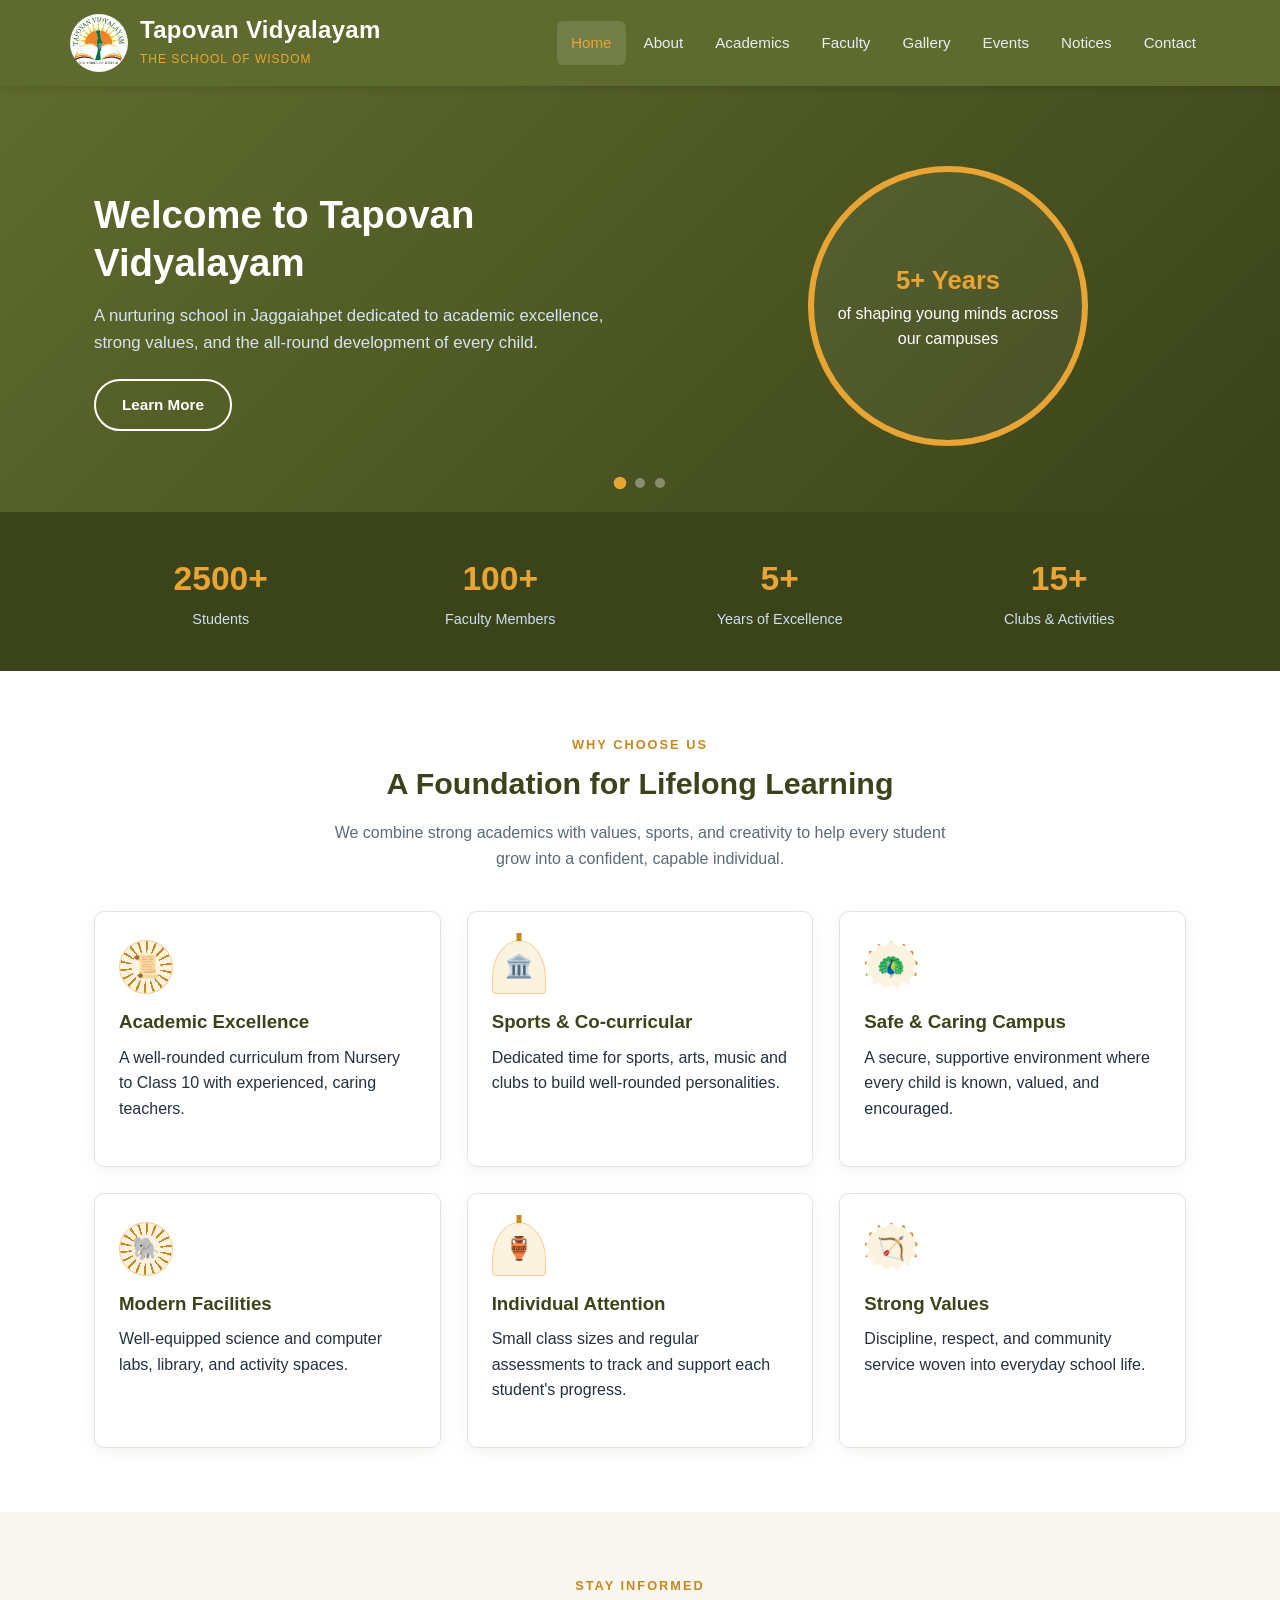
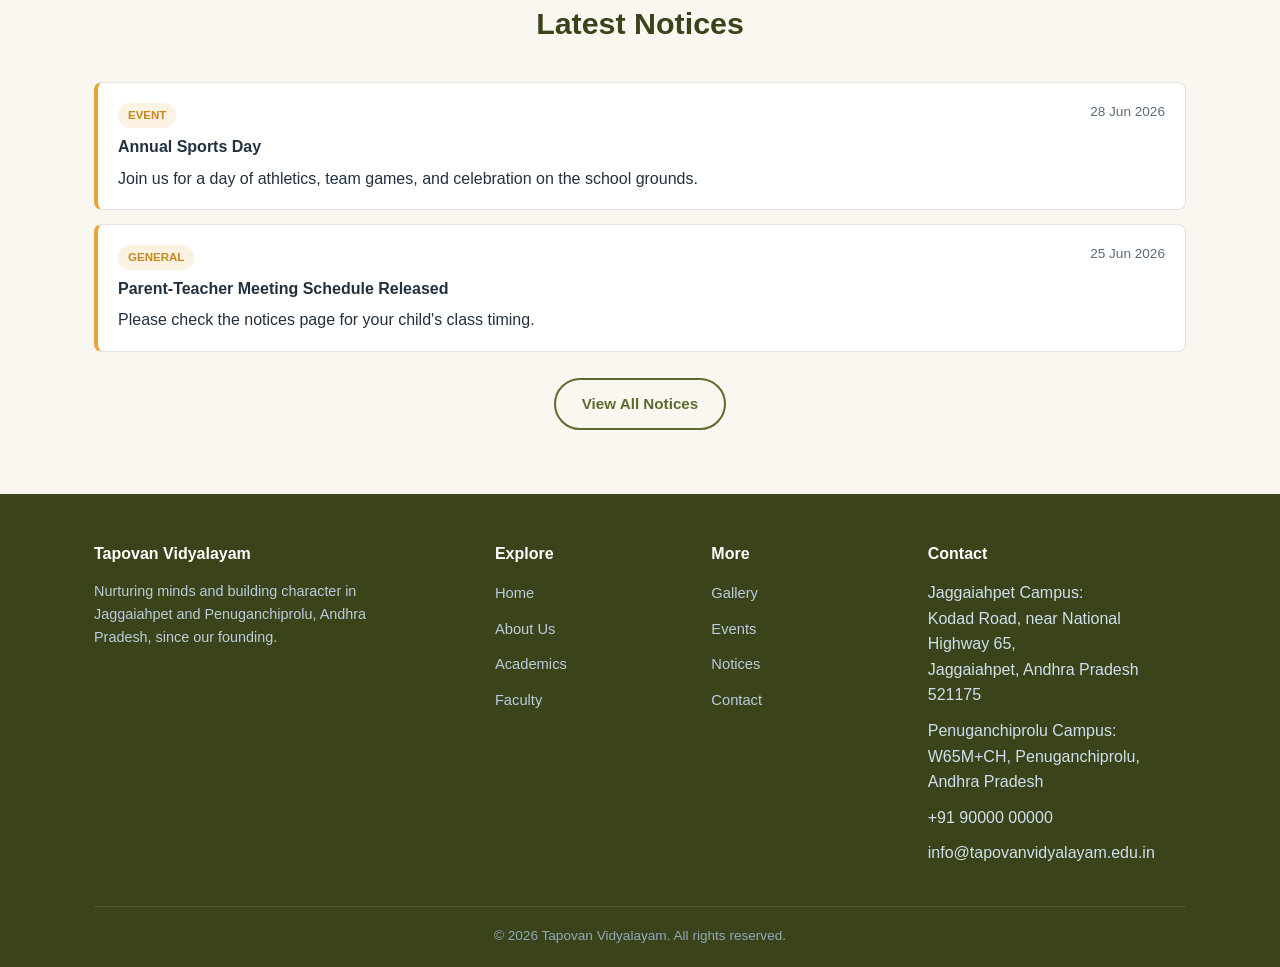
==== index.html @ cb0e65c0 "Initial commit: Tapovan Vidyalayam school website Static multi-page site with a real photo gallery, " ====
<!DOCTYPE html>
<html lang="en">
<head>
<meta charset="UTF-8">
<meta name="viewport" content="width=device-width, initial-scale=1.0">
<title>Tapovan Vidyalayam | Home</title>
<meta name="description" content="Tapovan Vidyalayam, Jaggaiahpet — nurturing minds, building character.">
<link rel="stylesheet" href="css/style.css?v=4">
<link rel="icon" href="images/logo.jpg">
</head>
<body>

<header class="site-header">
  <div class="container nav-wrap">
    <a class="brand" href="index.html">
      <img src="images/logo.jpg" alt="Tapovan Vidyalayam logo" class="logo">
      <div class="name-block">
        <h1>Tapovan Vidyalayam</h1>
        <span>The School of Wisdom</span>
      </div>
    </a>
    <button class="nav-toggle" aria-label="Toggle navigation">
      <span></span><span></span><span></span>
    </button>
    <nav class="main-nav">
      <ul>
        <li><a href="index.html">Home</a></li>
        <li><a href="about.html">About</a></li>
        <li><a href="academics.html">Academics</a></li>
        <li><a href="faculty.html">Faculty</a></li>
        <li><a href="gallery.html">Gallery</a></li>
        <li><a href="events.html">Events</a></li>
        <li><a href="notices.html">Notices</a></li>
        <li><a href="contact.html">Contact</a></li>
      </ul>
    </nav>
  </div>
</header>

<section class="hero" id="hero">
  <div class="container">
    <div class="hero-text">
      <h2 id="hero-heading">Welcome to Tapovan Vidyalayam</h2>
      <p id="hero-desc">A nurturing school in Jaggaiahpet dedicated to academic excellence, strong values, and the all-round development of every child.</p>
      <div class="hero-actions">
        <a href="about.html" class="btn btn-outline" id="hero-cta">Learn More</a>
      </div>
    </div>
    <div class="hero-visual">
      <div class="badge-circle">
        <div>
          <strong id="hero-stat">5+ Years</strong>
          <span id="hero-stat-label">of shaping young minds across our campuses</span>
        </div>
      </div>
    </div>
  </div>
  <div class="hero-dots">
    <button class="hero-dot is-active" aria-label="Slide 1" data-slide="0"></button>
    <button class="hero-dot" aria-label="Slide 2" data-slide="1"></button>
    <button class="hero-dot" aria-label="Slide 3" data-slide="2"></button>
  </div>
</section>

<div class="stats-strip">
  <div class="container grid grid-4">
    <div><strong>2500+</strong><span>Students</span></div>
    <div><strong>100+</strong><span>Faculty Members</span></div>
    <div><strong>5+</strong><span>Years of Excellence</span></div>
    <div><strong>15+</strong><span>Clubs &amp; Activities</span></div>
  </div>
</div>

<section class="alt">
  <div class="container">
    <div class="section-head">
      <div class="eyebrow">Why Choose Us</div>
      <h2>A Foundation for Lifelong Learning</h2>
      <p>We combine strong academics with values, sports, and creativity to help every student grow into a confident, capable individual.</p>
    </div>
    <div class="grid grid-3">
      <div class="card">
        <div class="icon-circle">📜</div>
        <h3>Academic Excellence</h3>
        <p>A well-rounded curriculum from Nursery to Class 10 with experienced, caring teachers.</p>
      </div>
      <div class="card">
        <div class="icon-circle">🏛️</div>
        <h3>Sports &amp; Co-curricular</h3>
        <p>Dedicated time for sports, arts, music and clubs to build well-rounded personalities.</p>
      </div>
      <div class="card">
        <div class="icon-circle">🦚</div>
        <h3>Safe &amp; Caring Campus</h3>
        <p>A secure, supportive environment where every child is known, valued, and encouraged.</p>
      </div>
      <div class="card">
        <div class="icon-circle">🐘</div>
        <h3>Modern Facilities</h3>
        <p>Well-equipped science and computer labs, library, and activity spaces.</p>
      </div>
      <div class="card">
        <div class="icon-circle">🏺</div>
        <h3>Individual Attention</h3>
        <p>Small class sizes and regular assessments to track and support each student's progress.</p>
      </div>
      <div class="card">
        <div class="icon-circle">🏹</div>
        <h3>Strong Values</h3>
        <p>Discipline, respect, and community service woven into everyday school life.</p>
      </div>
    </div>
  </div>
</section>

<section>
  <div class="container">
    <div class="section-head">
      <div class="eyebrow">Stay Informed</div>
      <h2>Latest Notices</h2>
    </div>
    <ul class="notice-list" id="notices-home-list">
      <li>
        <div>
          <span class="tag">Event</span>
          <div><strong>Annual Sports Day</strong></div>
          <p style="margin:6px 0 0;">Join us for a day of athletics, team games, and celebration on the school grounds.</p>
        </div>
        <span class="date-tag">28 Jun 2026</span>
      </li>
      <li>
        <div>
          <span class="tag">General</span>
          <div><strong>Parent-Teacher Meeting Schedule Released</strong></div>
          <p style="margin:6px 0 0;">Please check the notices page for your child's class timing.</p>
        </div>
        <span class="date-tag">25 Jun 2026</span>
      </li>
    </ul>
    <div style="text-align:center; margin-top:26px;">
      <a href="notices.html" class="btn btn-outline-navy">View All Notices</a>
    </div>
  </div>
</section>

<footer class="site-footer">
  <div class="container">
    <div class="footer-grid">
      <div class="footer-brand">
        <h4>Tapovan Vidyalayam</h4>
        <p>Nurturing minds and building character in Jaggaiahpet and Penuganchiprolu, Andhra Pradesh, since our founding.</p>
      </div>
      <div>
        <h4>Explore</h4>
        <ul>
          <li><a href="index.html">Home</a></li>
          <li><a href="about.html">About Us</a></li>
          <li><a href="academics.html">Academics</a></li>
          <li><a href="faculty.html">Faculty</a></li>
        </ul>
      </div>
      <div>
        <h4>More</h4>
        <ul>
          <li><a href="gallery.html">Gallery</a></li>
          <li><a href="events.html">Events</a></li>
          <li><a href="notices.html">Notices</a></li>
          <li><a href="contact.html">Contact</a></li>
        </ul>
      </div>
      <div>
        <h4>Contact</h4>
        <ul>
          <li>Jaggaiahpet Campus:<br>Kodad Road, near National Highway 65,<br>Jaggaiahpet, Andhra Pradesh 521175</li>
          <li>Penuganchiprolu Campus:<br>W65M+CH, Penuganchiprolu, Andhra Pradesh</li>
          <li>+91 90000 00000</li>
          <li>info@tapovanvidyalayam.edu.in</li>
        </ul>
      </div>
    </div>
    <div class="footer-bottom">
      &copy; <span id="year"></span> Tapovan Vidyalayam. All rights reserved.
    </div>
  </div>
</footer>

<script src="js/script.js"></script>
<script src="js/content.js"></script>
</body>
</html>
---- css/style.css ----
/* ===== Tapovan Vidyalayam — base stylesheet ===== */

:root {
  --navy: #5f6b2e;
  --navy-dark: #3a4319;
  --gold: #e9a534;
  --gold-dark: #c8871f;
  --cream: #faf7f0;
  --text: #23313f;
  --muted: #5b6b78;
  --white: #ffffff;
  --border: #e2e2e2;
  --radius: 10px;
  --shadow: 0 4px 16px rgba(95, 107, 46, 0.08);
  --shadow-lg: 0 10px 30px rgba(95, 107, 46, 0.14);
  --font: -apple-system, BlinkMacSystemFont, "Segoe UI", Roboto, Helvetica, Arial, sans-serif;
}

* { box-sizing: border-box; }

.reveal {
  opacity: 0;
  transform: translateY(24px);
  transition: opacity 0.6s ease, transform 0.6s ease;
}
.reveal.in-view { opacity: 1; transform: translateY(0); }
.grid > .reveal:nth-child(4n+2) { transition-delay: 0.08s; }
.grid > .reveal:nth-child(4n+3) { transition-delay: 0.16s; }
.grid > .reveal:nth-child(4n+4) { transition-delay: 0.24s; }
@media (prefers-reduced-motion: reduce) {
  .reveal { opacity: 1; transform: none; transition: none; }
}

html { scroll-behavior: smooth; }

html, body { overflow-x: hidden; }

body {
  margin: 0;
  font-family: var(--font);
  color: var(--text);
  background: var(--cream);
  line-height: 1.6;
}

img { max-width: 100%; display: block; }

a { color: inherit; text-decoration: none; }

h1, h2, h3, h4 {
  font-family: var(--font);
  color: var(--navy-dark);
  line-height: 1.25;
  margin: 0 0 0.6em;
}

p { margin: 0 0 1em; }

.container {
  width: 100%;
  max-width: 1140px;
  margin: 0 auto;
  padding: 0 24px;
}

.btn {
  display: inline-block;
  padding: 12px 26px;
  border-radius: 999px;
  font-weight: 600;
  font-size: 0.95rem;
  cursor: pointer;
  border: 2px solid transparent;
  transition: transform 0.15s ease, box-shadow 0.15s ease, background 0.15s ease, color 0.15s ease;
}

.btn-primary {
  background: var(--gold);
  color: var(--navy-dark);
}
.btn-primary:hover { background: var(--gold-dark); transform: translateY(-2px); box-shadow: var(--shadow); }

.btn-outline {
  background: transparent;
  border-color: var(--white);
  color: var(--white);
}
.btn-outline:hover { background: var(--white); color: var(--navy-dark); transform: translateY(-2px); }

.btn-outline-navy {
  background: transparent;
  border-color: var(--navy);
  color: var(--navy);
}
.btn-outline-navy:hover { background: var(--navy); color: var(--white); }

/* ===== Header / Nav ===== */
header.site-header {
  background: var(--navy);
  box-shadow: 0 2px 10px rgba(0,0,0,0.12);
  position: sticky;
  top: 0;
  z-index: 100;
}

.nav-wrap {
  display: flex;
  align-items: center;
  justify-content: space-between;
  padding: 14px 0;
}

.brand {
  display: flex;
  align-items: center;
  gap: 12px;
  color: var(--white);
}

.brand .logo {
  width: 58px;
  height: 58px;
  border-radius: 50%;
  background: var(--white);
  object-fit: cover;
  flex-shrink: 0;
}

.brand .name-block h1 {
  color: var(--white);
  font-size: 1.5rem;
  margin: 0;
  letter-spacing: 0.3px;
}
.brand .name-block span {
  color: var(--gold);
  font-size: 0.75rem;
  letter-spacing: 1px;
  text-transform: uppercase;
}

nav.main-nav ul {
  list-style: none;
  display: flex;
  gap: 4px;
  margin: 0;
  padding: 0;
}

nav.main-nav a {
  color: #e7eef4;
  padding: 10px 14px;
  border-radius: 6px;
  font-weight: 500;
  font-size: 0.95rem;
  transition: background 0.15s ease, color 0.15s ease;
  display: block;
}

nav.main-nav a:hover,
nav.main-nav a.active {
  background: rgba(255,255,255,0.12);
  color: var(--gold);
}

.nav-toggle {
  display: none;
  flex-direction: column;
  gap: 5px;
  background: none;
  border: none;
  cursor: pointer;
  padding: 8px;
}
.nav-toggle span {
  width: 26px;
  height: 3px;
  background: var(--white);
  border-radius: 2px;
}

/* ===== Hero ===== */
.hero {
  background: linear-gradient(135deg, var(--navy) 0%, var(--navy-dark) 100%);
  color: var(--white);
  padding: 80px 0 24px;
  transition: background 0.8s ease;
}
.hero-text, .hero-visual { transition: opacity 0.4s ease; }
.hero-text.hero-fade, .hero-visual.hero-fade { opacity: 0; }
.hero-dots {
  display: flex;
  justify-content: center;
  gap: 10px;
  padding-top: 32px;
}
.hero-dot {
  width: 10px;
  height: 10px;
  border-radius: 50%;
  border: none;
  background: rgba(255,255,255,0.35);
  cursor: pointer;
  padding: 0;
  transition: background 0.2s ease, transform 0.2s ease;
}
.hero-dot.is-active { background: var(--gold); transform: scale(1.25); }
.hero .container {
  display: flex;
  align-items: center;
  gap: 40px;
  flex-wrap: wrap;
}
.hero-text { flex: 1 1 420px; min-width: 0; }
.hero-text .eyebrow {
  color: var(--gold);
  text-transform: uppercase;
  letter-spacing: 2px;
  font-size: 0.85rem;
  font-weight: 700;
}
.hero-text h2 {
  color: var(--white);
  font-size: 2.4rem;
  margin: 10px 0 16px;
}
.hero-text p {
  color: #d7e4ee;
  font-size: 1.05rem;
  max-width: 520px;
}
.hero-actions { display: flex; gap: 14px; margin-top: 22px; flex-wrap: wrap; }

.hero-visual {
  flex: 1 1 320px;
  min-width: 0;
  display: flex;
  justify-content: center;
}
.hero-visual .badge-circle {
  width: 280px;
  max-width: 100%;
  aspect-ratio: 1 / 1;
  border-radius: 50%;
  border: 6px solid var(--gold);
  display: flex;
  align-items: center;
  justify-content: center;
  text-align: center;
  color: var(--white);
  padding: 20px;
  background: rgba(255,255,255,0.05);
}
.hero-visual .badge-circle strong {
  display: block;
  font-size: 1.6rem;
  color: var(--gold);
}

/* small page hero for inner pages */
.page-hero {
  background: linear-gradient(135deg, var(--navy) 0%, var(--navy-dark) 100%);
  color: var(--white);
  padding: 46px 0;
  text-align: center;
}
.page-hero h2 { color: var(--white); font-size: 2rem; margin-bottom: 8px; }
.page-hero p { color: #cfe0ec; margin: 0; }
.breadcrumb { font-size: 0.85rem; color: var(--gold); margin-bottom: 10px; }

/* ===== Sections ===== */
section { padding: 64px 0; }
section.alt { background: var(--white); }

.section-head {
  text-align: center;
  max-width: 640px;
  margin: 0 auto 40px;
}
.section-head .eyebrow {
  color: var(--gold-dark);
  text-transform: uppercase;
  letter-spacing: 2px;
  font-weight: 700;
  font-size: 0.8rem;
}
.section-head h2 { font-size: 1.9rem; margin-top: 8px; }
.section-head p { color: var(--muted); }

/* Grids */
.grid {
  display: grid;
  gap: 26px;
}
.grid-2 { grid-template-columns: repeat(2, 1fr); }
.grid-3 { grid-template-columns: repeat(3, 1fr); }
.grid-4 { grid-template-columns: repeat(4, 1fr); }

.card {
  background: var(--white);
  border-radius: var(--radius);
  padding: 28px 24px;
  box-shadow: var(--shadow);
  border: 1px solid var(--border);
  transition: transform 0.15s ease, box-shadow 0.15s ease;
}
.card:hover { transform: translateY(-4px); box-shadow: var(--shadow-lg); }

.icon-circle {
  width: 54px;
  height: 54px;
  border-radius: 50%;
  background: rgba(233, 165, 52, 0.15);
  border: 1.5px solid rgba(233, 165, 52, 0.45);
  color: var(--gold-dark);
  display: flex;
  align-items: center;
  justify-content: center;
  font-size: 1.4rem;
  margin-bottom: 16px;
  font-weight: 700;
}

/* Indian-history-inspired icon shapes, cycling through cards/list items */

/* 1. Konark Sun Temple wheel (13th c. stone-carved wheel, Odisha) */
.grid > .card:nth-child(3n+1) .icon-circle,
.contact-info li:nth-child(3n+1) .icon-circle {
  position: relative;
  border-radius: 50%;
}
.grid > .card:nth-child(3n+1) .icon-circle::before,
.contact-info li:nth-child(3n+1) .icon-circle::before {
  content: "";
  position: absolute;
  inset: 0;
  border-radius: 50%;
  background: repeating-conic-gradient(var(--gold-dark) 0deg 5deg, transparent 5deg 20deg);
  -webkit-mask-image: radial-gradient(circle, transparent 38%, #000 41%, #000 100%);
          mask-image: radial-gradient(circle, transparent 38%, #000 41%, #000 100%);
}

/* 2. Stupa dome (Sanchi Stupa silhouette, 3rd c. BCE) */
.grid > .card:nth-child(3n+2) .icon-circle,
.contact-info li:nth-child(3n+2) .icon-circle {
  position: relative;
  border-radius: 50% 50% 4px 4px / 70% 70% 4px 4px;
}
.grid > .card:nth-child(3n+2) .icon-circle::before,
.contact-info li:nth-child(3n+2) .icon-circle::before {
  content: "";
  position: absolute;
  top: -8px;
  left: 50%;
  transform: translateX(-50%);
  width: 5px;
  height: 8px;
  background: var(--gold-dark);
}

/* 3. Ashokan lotus medallion (Mauryan-era pillar carving motif) */
.grid > .card:nth-child(3n) .icon-circle,
.contact-info li:nth-child(3n) .icon-circle {
  border-radius: 50%;
  border: 2px solid var(--gold-dark);
  clip-path: polygon(
    50% 2%, 63% 12%, 74% 6%, 78% 20%, 91% 20%, 90% 34%,
    100% 42%, 90% 52%, 98% 65%, 85% 68%, 84% 82%,
    70% 78%, 63% 90%, 50% 82%, 37% 90%, 30% 78%,
    16% 82%, 15% 68%, 2% 65%, 10% 52%, 0% 42%,
    10% 34%, 9% 20%, 22% 20%, 26% 6%, 37% 12%
  );
}

.stats-strip {
  background: var(--navy-dark);
  color: var(--white);
  padding: 40px 0;
}
.stats-strip .grid-4 { text-align: center; }
.stats-strip strong {
  display: block;
  font-size: 2.1rem;
  color: var(--gold);
}
.stats-strip span { color: #cfe0ec; font-size: 0.9rem; }

/* Faculty */
.person-card { text-align: center; }
.avatar {
  width: 92px;
  height: 92px;
  border-radius: 50%;
  margin: 0 auto 16px;
  background: linear-gradient(135deg, var(--navy), var(--gold));
  color: var(--white);
  display: flex;
  align-items: center;
  justify-content: center;
  font-weight: 800;
  font-size: 1.4rem;
}
.person-card h3 { margin-bottom: 2px; font-size: 1.05rem; }
.person-card .role { color: var(--gold-dark); font-weight: 600; font-size: 0.85rem; margin-bottom: 8px; }
.person-card .subject { color: var(--muted); font-size: 0.88rem; }

/* Gallery */
.gallery-item {
  aspect-ratio: 4 / 3;
  border-radius: var(--radius);
  display: flex;
  align-items: center;
  justify-content: center;
  color: var(--white);
  font-weight: 700;
  text-align: center;
  padding: 14px;
  box-shadow: var(--shadow);
}

.campus-photo {
  width: 100%;
  border-radius: var(--radius);
  box-shadow: var(--shadow-lg);
  margin-bottom: 36px;
}

.gallery-group { margin-bottom: 48px; }
.gallery-group:last-child { margin-bottom: 0; }
.gallery-group-title {
  font-size: 1.3rem;
  margin-bottom: 18px;
  padding-bottom: 10px;
  border-bottom: 2px solid var(--gold);
  display: inline-block;
}
.photo-grid { gap: 14px; }
.photo-item {
  display: block;
  aspect-ratio: 4 / 3;
  border-radius: var(--radius);
  overflow: hidden;
  box-shadow: var(--shadow);
  cursor: pointer;
}
.photo-item img {
  width: 100%;
  height: 100%;
  object-fit: cover;
  transition: transform 0.3s ease;
}
.photo-item:hover img { transform: scale(1.06); }

/* Lightbox */
.lightbox {
  display: none;
  position: fixed;
  inset: 0;
  background: rgba(15, 20, 12, 0.92);
  z-index: 1000;
  align-items: center;
  justify-content: center;
  flex-direction: column;
  padding: 40px 20px;
}
.lightbox.open { display: flex; }
.lightbox-img {
  max-width: min(92vw, 1100px);
  max-height: 78vh;
  object-fit: contain;
  border-radius: 8px;
  box-shadow: 0 10px 40px rgba(0,0,0,0.5);
}
.lightbox-caption {
  color: #e7eef4;
  margin-top: 16px;
  font-size: 0.95rem;
  text-align: center;
}
.lightbox-close, .lightbox-nav {
  position: absolute;
  background: rgba(255,255,255,0.12);
  border: none;
  color: var(--white);
  cursor: pointer;
  border-radius: 50%;
  width: 44px;
  height: 44px;
  font-size: 1.4rem;
  line-height: 1;
  display: flex;
  align-items: center;
  justify-content: center;
  transition: background 0.15s ease;
}
.lightbox-close:hover, .lightbox-nav:hover { background: rgba(255,255,255,0.25); }
.lightbox-close { top: 20px; right: 20px; }
.lightbox-nav { top: 50%; transform: translateY(-50%); }
.lightbox-prev { left: 20px; }
.lightbox-next { right: 20px; }
@media (max-width: 640px) {
  .lightbox-nav { width: 38px; height: 38px; font-size: 1.1rem; }
  .lightbox-prev { left: 8px; }
  .lightbox-next { right: 8px; }
}

/* Timeline / Events */
.timeline { position: relative; padding-left: 28px; border-left: 3px solid var(--gold); }
.timeline-item { position: relative; margin-bottom: 34px; }
.timeline-item::before {
  content: "";
  position: absolute;
  left: -37px;
  top: 4px;
  width: 16px;
  height: 16px;
  border-radius: 50%;
  background: var(--navy);
  border: 3px solid var(--gold);
}
.timeline-item .date {
  display: inline-block;
  background: var(--navy);
  color: var(--gold);
  font-size: 0.78rem;
  font-weight: 700;
  padding: 3px 10px;
  border-radius: 999px;
  margin-bottom: 8px;
}

/* Notices table */
.notice-list { list-style: none; margin: 0; padding: 0; }
.notice-list li {
  display: flex;
  justify-content: space-between;
  gap: 20px;
  align-items: flex-start;
  padding: 18px 20px;
  background: var(--white);
  border: 1px solid var(--border);
  border-left: 4px solid var(--gold);
  border-radius: 8px;
  margin-bottom: 14px;
  flex-wrap: wrap;
}
.notice-list .tag {
  font-size: 0.72rem;
  font-weight: 700;
  text-transform: uppercase;
  color: var(--gold-dark);
  background: rgba(233,165,52,0.14);
  padding: 3px 10px;
  border-radius: 999px;
  margin-bottom: 6px;
  display: inline-block;
}
.notice-list .date-tag { color: var(--muted); font-size: 0.85rem; white-space: nowrap; }

/* Tables (admissions fee structure) */
table.data-table {
  width: 100%;
  border-collapse: collapse;
  background: var(--white);
  box-shadow: var(--shadow);
  border-radius: var(--radius);
  overflow: hidden;
}
table.data-table th, table.data-table td {
  padding: 14px 18px;
  text-align: left;
  border-bottom: 1px solid var(--border);
}
table.data-table th {
  background: var(--navy);
  color: var(--white);
  font-weight: 600;
}
table.data-table tr:last-child td { border-bottom: none; }

/* Steps (admissions process) */
.steps { list-style: none; margin: 0; padding: 0; counter-reset: step; }
.steps li {
  counter-increment: step;
  display: flex;
  gap: 18px;
  padding: 18px 0;
  border-bottom: 1px dashed var(--border);
}
.steps li:last-child { border-bottom: none; }
.steps li::before {
  content: counter(step);
  flex-shrink: 0;
  width: 40px;
  height: 40px;
  border-radius: 50%;
  background: var(--navy);
  color: var(--gold);
  display: flex;
  align-items: center;
  justify-content: center;
  font-weight: 800;
}

/* CTA band */
.cta-band {
  background: linear-gradient(135deg, var(--gold) 0%, var(--gold-dark) 100%);
  color: var(--navy-dark);
  text-align: center;
  padding: 54px 0;
}
.cta-band h2 { color: var(--navy-dark); }
.cta-band .btn-primary { background: var(--navy); color: var(--white); }
.cta-band .btn-primary:hover { background: var(--navy-dark); }

/* Contact */
.contact-grid {
  display: grid;
  grid-template-columns: 1fr 1fr;
  gap: 40px;
  align-items: start;
}
.contact-info li {
  display: flex;
  gap: 14px;
  margin-bottom: 20px;
  align-items: flex-start;
}
.contact-info .icon-circle { margin-bottom: 0; flex-shrink: 0; }
.map-embed {
  width: 100%;
  height: 220px;
  border-radius: var(--radius);
  background: repeating-linear-gradient(45deg, #dbe6ee, #dbe6ee 10px, #cfe0ec 10px, #cfe0ec 20px);
  display: flex;
  align-items: center;
  justify-content: center;
  color: var(--navy);
  font-weight: 600;
  margin-top: 20px;
}

form.contact-form { display: flex; flex-direction: column; gap: 16px; }
form.contact-form label { font-weight: 600; font-size: 0.9rem; color: var(--navy-dark); margin-bottom: -10px; }
form.contact-form input,
form.contact-form select,
form.contact-form textarea {
  padding: 12px 14px;
  border: 1px solid var(--border);
  border-radius: 8px;
  font-family: var(--font);
  font-size: 0.95rem;
  width: 100%;
  background: var(--white);
}
form.contact-form textarea { resize: vertical; min-height: 120px; }
form.contact-form input:focus,
form.contact-form select:focus,
form.contact-form textarea:focus {
  outline: none;
  border-color: var(--navy);
  box-shadow: 0 0 0 3px rgba(95,107,46,0.12);
}
.form-status {
  display: none;
  padding: 12px 16px;
  border-radius: 8px;
  background: #e4f6ea;
  color: #1e6b3a;
  font-weight: 600;
  font-size: 0.9rem;
}
.form-status.visible { display: block; }

/* Footer */
footer.site-footer {
  background: var(--navy-dark);
  color: #cfe0ec;
  padding: 50px 0 20px;
}
.footer-grid {
  display: grid;
  grid-template-columns: 2fr 1fr 1fr 1.4fr;
  gap: 32px;
  margin-bottom: 30px;
}
.footer-grid h4 { color: var(--white); font-size: 1rem; margin-bottom: 16px; }
.footer-grid ul { list-style: none; margin: 0; padding: 0; }
.footer-grid li { margin-bottom: 10px; }
.footer-grid a { color: #b9cddc; font-size: 0.92rem; }
.footer-grid a:hover { color: var(--gold); }
.footer-brand p { color: #b9cddc; font-size: 0.9rem; max-width: 320px; }
.footer-bottom {
  border-top: 1px solid rgba(255,255,255,0.12);
  padding-top: 18px;
  text-align: center;
  font-size: 0.85rem;
  color: #8fa9bb;
}

/* ===== Responsive ===== */
@media (max-width: 900px) {
  .grid-4 { grid-template-columns: repeat(2, 1fr); }
  .grid-3 { grid-template-columns: repeat(2, 1fr); }
  .footer-grid { grid-template-columns: 1fr 1fr; }
  .contact-grid { grid-template-columns: 1fr; }
}

@media (max-width: 760px) {
  .nav-toggle { display: flex; }
  nav.main-nav {
    position: absolute;
    top: 100%;
    left: 0;
    right: 0;
    background: var(--navy);
    max-height: 0;
    overflow: hidden;
    transition: max-height 0.25s ease;
  }
  nav.main-nav.open { max-height: 500px; }
  nav.main-nav ul { flex-direction: column; padding: 10px 20px 20px; }
  header.site-header { position: relative; }
  .hero-text h2 { font-size: 1.9rem; }
  .grid-2, .grid-3, .grid-4 { grid-template-columns: 1fr; }
  .footer-grid { grid-template-columns: 1fr; }
  .hero .container { display: block; }
  .hero-text, .hero-visual { width: auto; }
  .hero-visual { margin-top: 40px; }
}
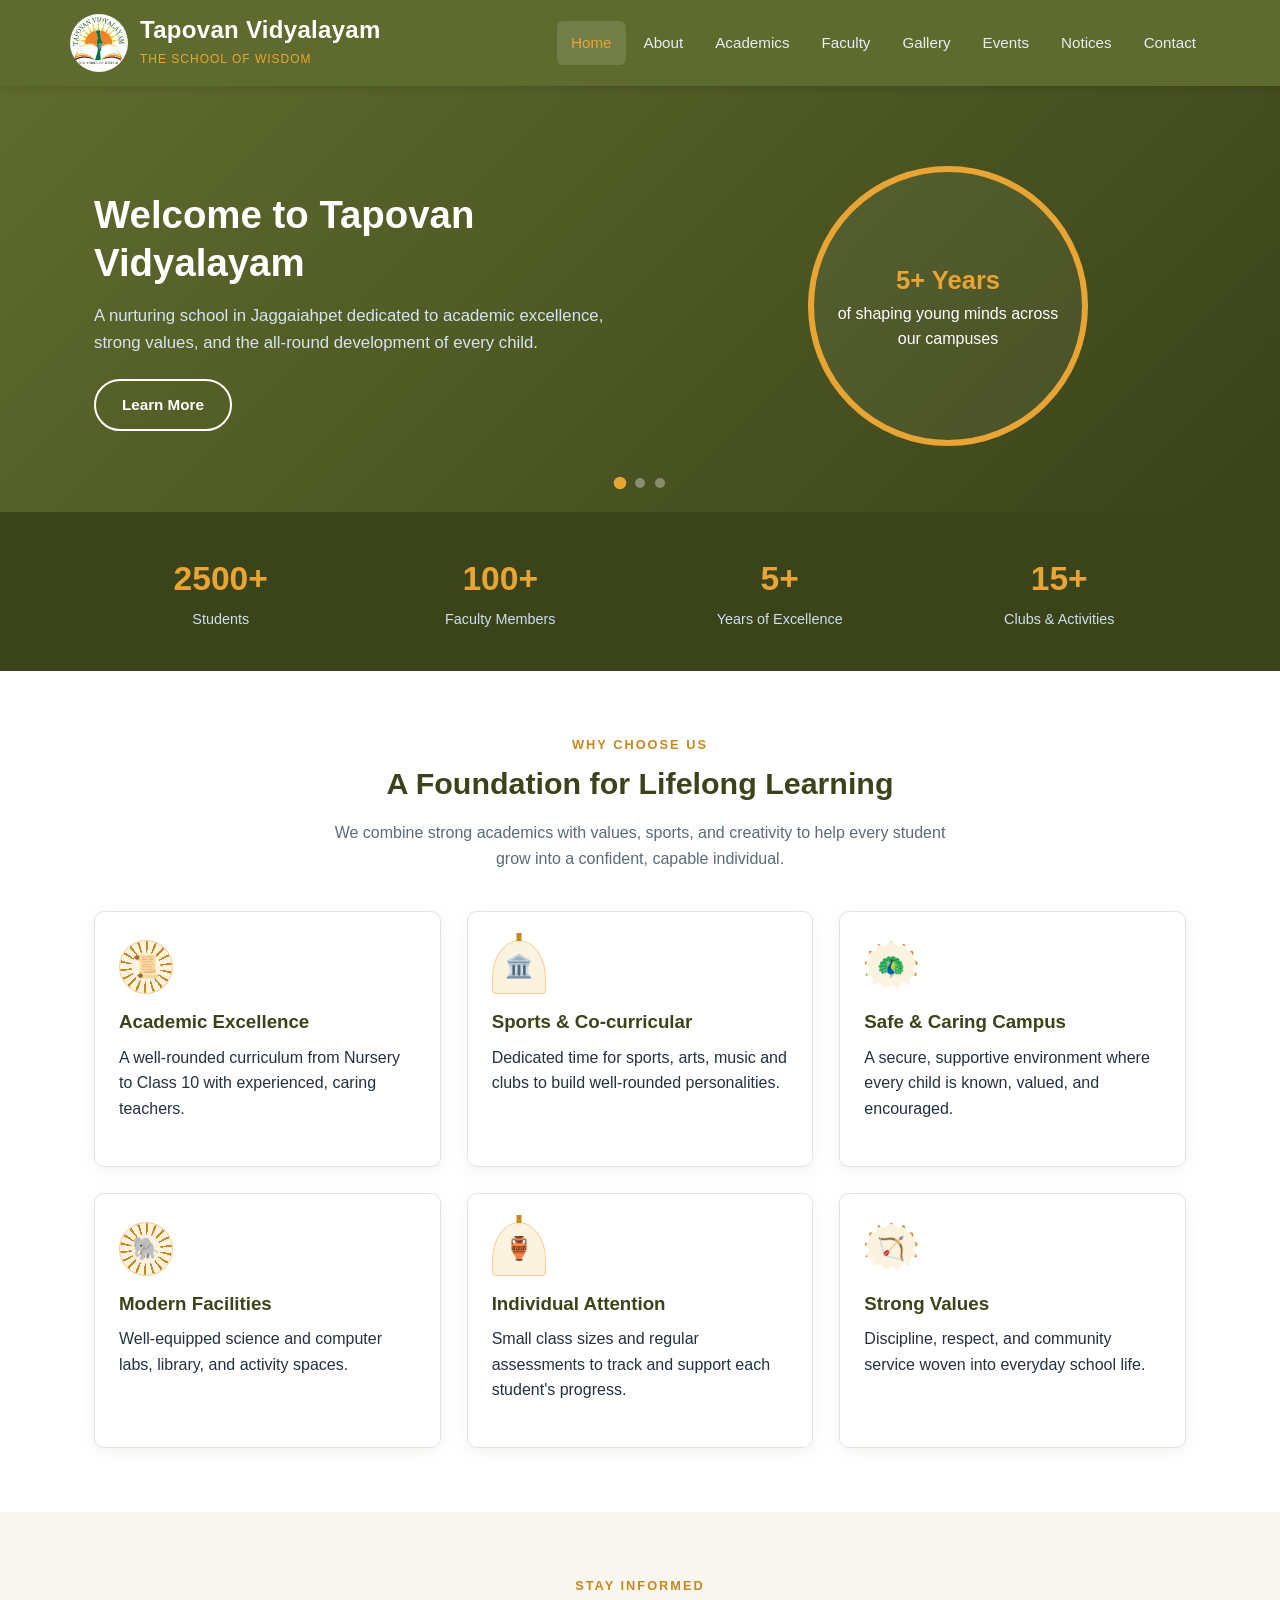
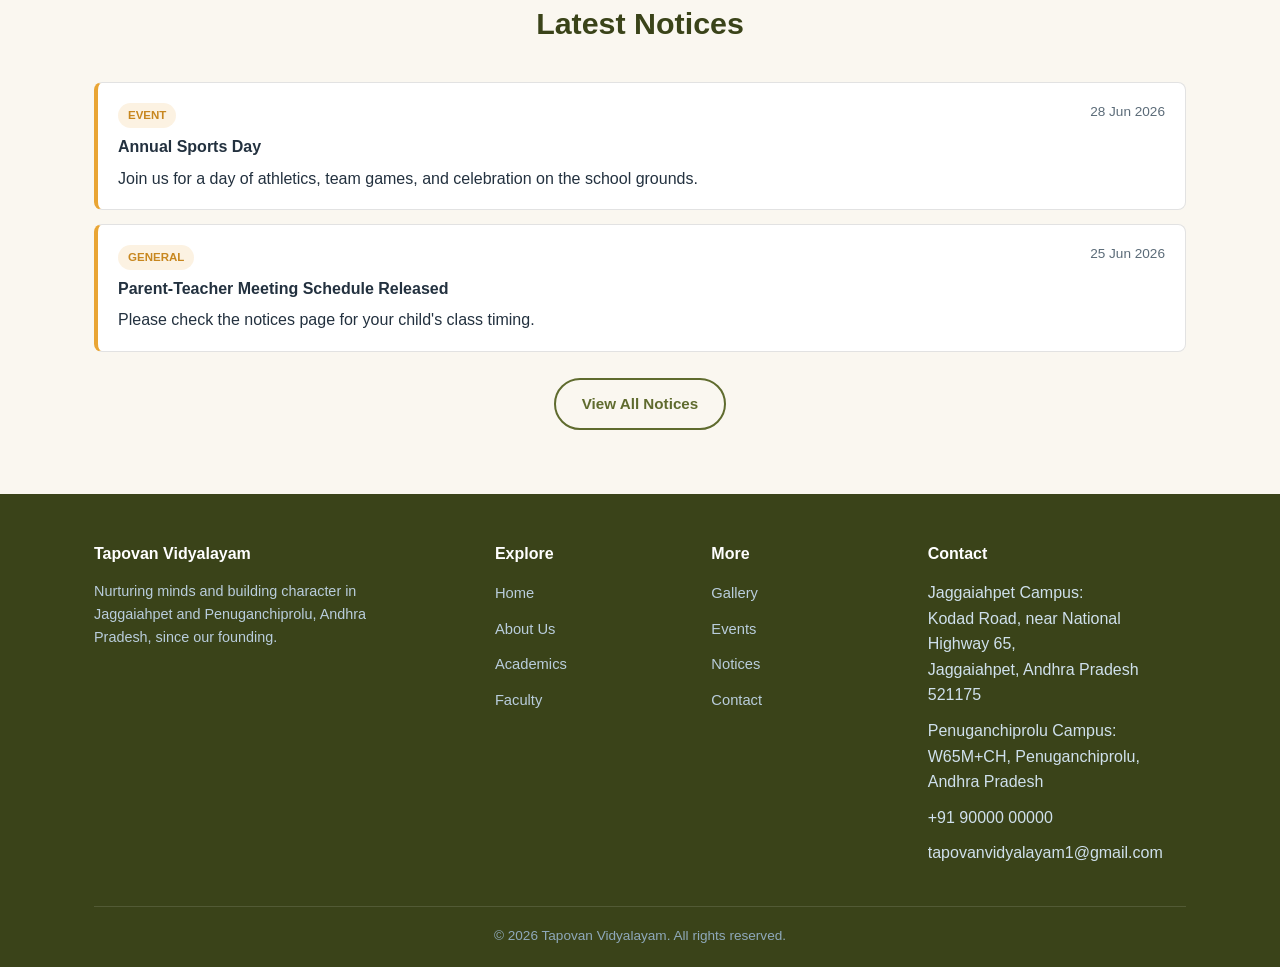
==== commit 05b0587c: "Update contact email to tapovanvidyalayam1@gmail.com" ====
--- a/index.html
+++ b/index.html
@@ -5,7 +5,7 @@
 <meta name="viewport" content="width=device-width, initial-scale=1.0">
 <title>Tapovan Vidyalayam | Home</title>
 <meta name="description" content="Tapovan Vidyalayam, Jaggaiahpet — nurturing minds, building character.">
-<link rel="stylesheet" href="css/style.css?v=4">
+<link rel="stylesheet" href="css/style.css?v=5">
 <link rel="icon" href="images/logo.jpg">
 </head>
 <body>
@@ -119,7 +119,7 @@
       <div class="eyebrow">Stay Informed</div>
       <h2>Latest Notices</h2>
     </div>
-    <ul class="notice-list" id="notices-home-list">
+    <ul class="notice-list" id="notices-home-list" style="opacity:0; transition: opacity 0.3s ease;">
       <li>
         <div>
           <span class="tag">Event</span>
@@ -174,7 +174,7 @@
           <li>Jaggaiahpet Campus:<br>Kodad Road, near National Highway 65,<br>Jaggaiahpet, Andhra Pradesh 521175</li>
           <li>Penuganchiprolu Campus:<br>W65M+CH, Penuganchiprolu, Andhra Pradesh</li>
           <li>+91 90000 00000</li>
-          <li>info@tapovanvidyalayam.edu.in</li>
+          <li>tapovanvidyalayam1@gmail.com</li>
         </ul>
       </div>
     </div>
@@ -184,6 +184,18 @@
   </div>
 </footer>
 
+<noscript><style>#notices-list, #notices-home-list, #events-upcoming, #events-recent, #calendar-body { opacity: 1 !important; }</style></noscript>
+<script>
+  // Safety net: if js/content.js fails to load or errors out for any
+  // reason, make sure the sections it's responsible for don't stay
+  // invisible forever.
+  setTimeout(function () {
+    ["notices-list", "notices-home-list", "events-upcoming", "events-recent", "calendar-body"].forEach(function (id) {
+      var el = document.getElementById(id);
+      if (el && el.style.opacity === "0") el.style.opacity = "1";
+    });
+  }, 4000);
+</script>
 <script src="js/script.js"></script>
 <script src="js/content.js"></script>
 </body>
--- a/css/style.css
+++ b/css/style.css
@@ -627,18 +627,6 @@
   align-items: flex-start;
 }
 .contact-info .icon-circle { margin-bottom: 0; flex-shrink: 0; }
-.map-embed {
-  width: 100%;
-  height: 220px;
-  border-radius: var(--radius);
-  background: repeating-linear-gradient(45deg, #dbe6ee, #dbe6ee 10px, #cfe0ec 10px, #cfe0ec 20px);
-  display: flex;
-  align-items: center;
-  justify-content: center;
-  color: var(--navy);
-  font-weight: 600;
-  margin-top: 20px;
-}
 
 form.contact-form { display: flex; flex-direction: column; gap: 16px; }
 form.contact-form label { font-weight: 600; font-size: 0.9rem; color: var(--navy-dark); margin-bottom: -10px; }
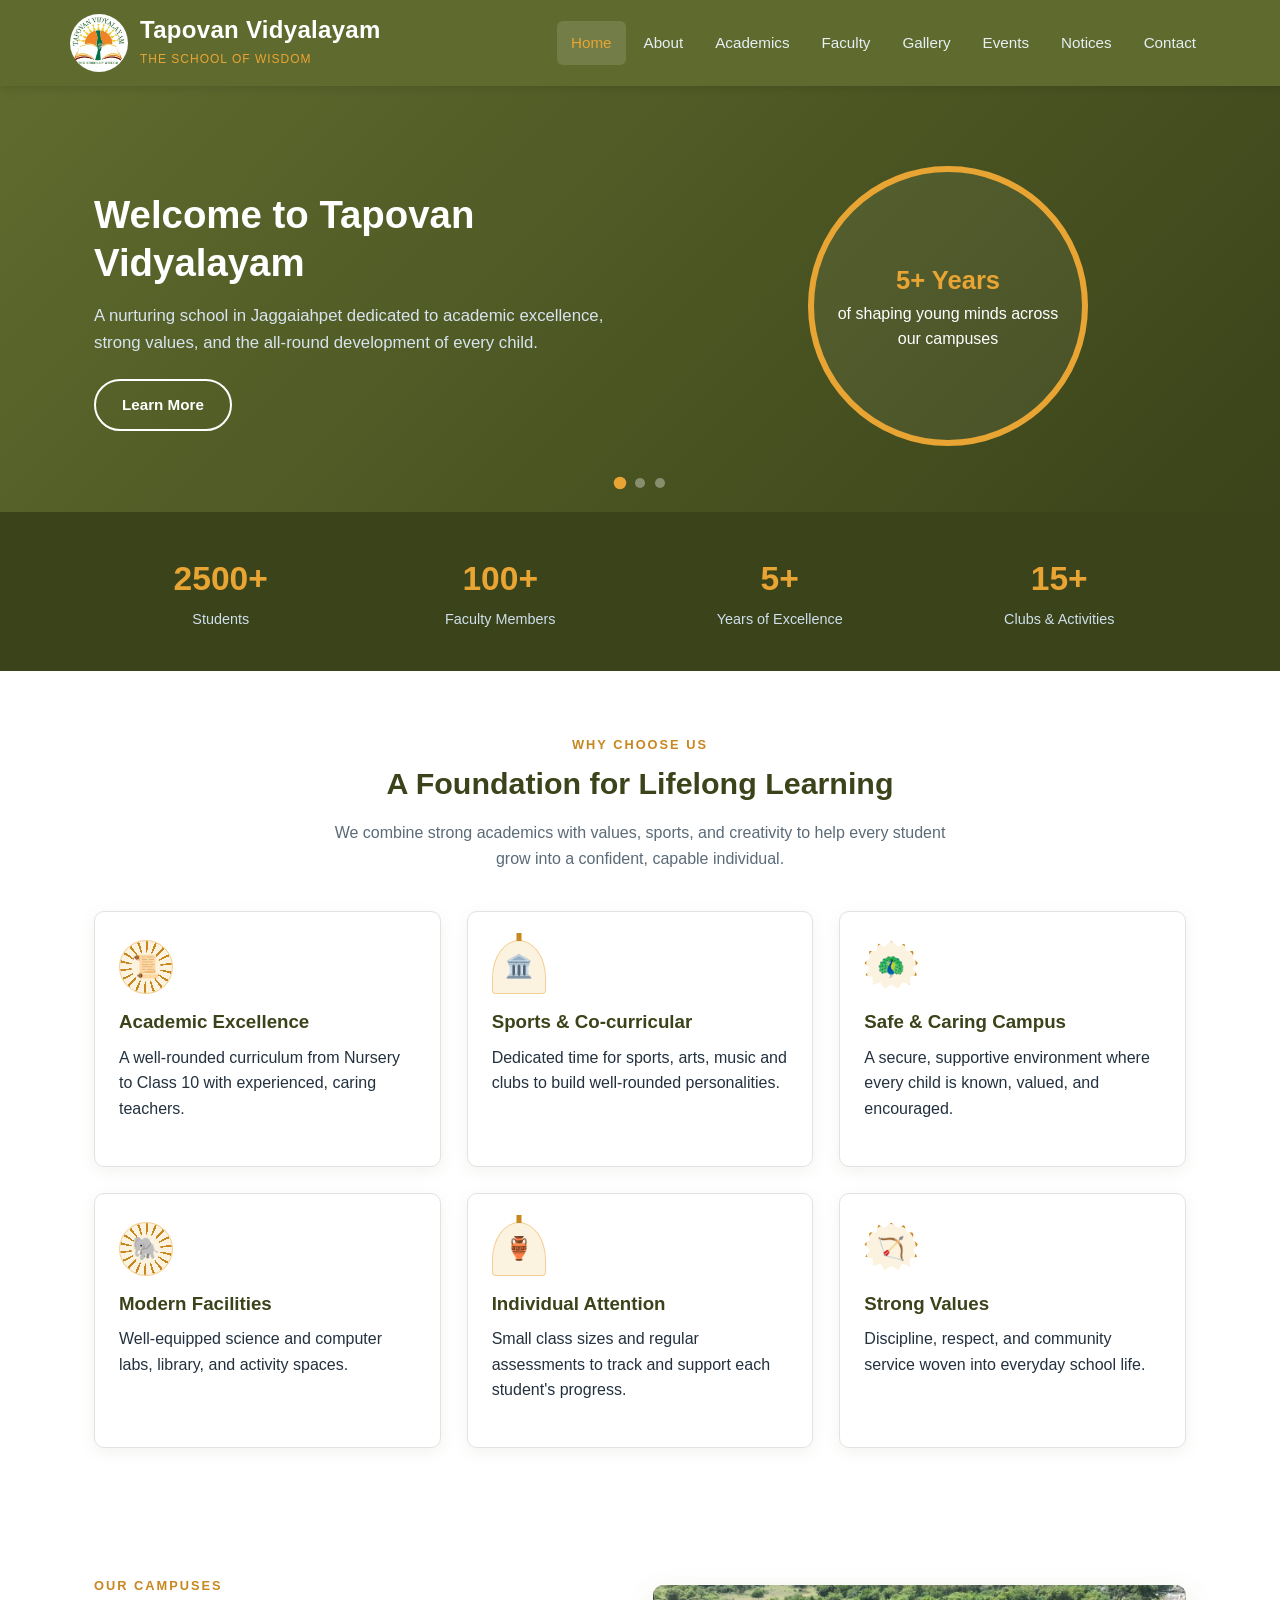
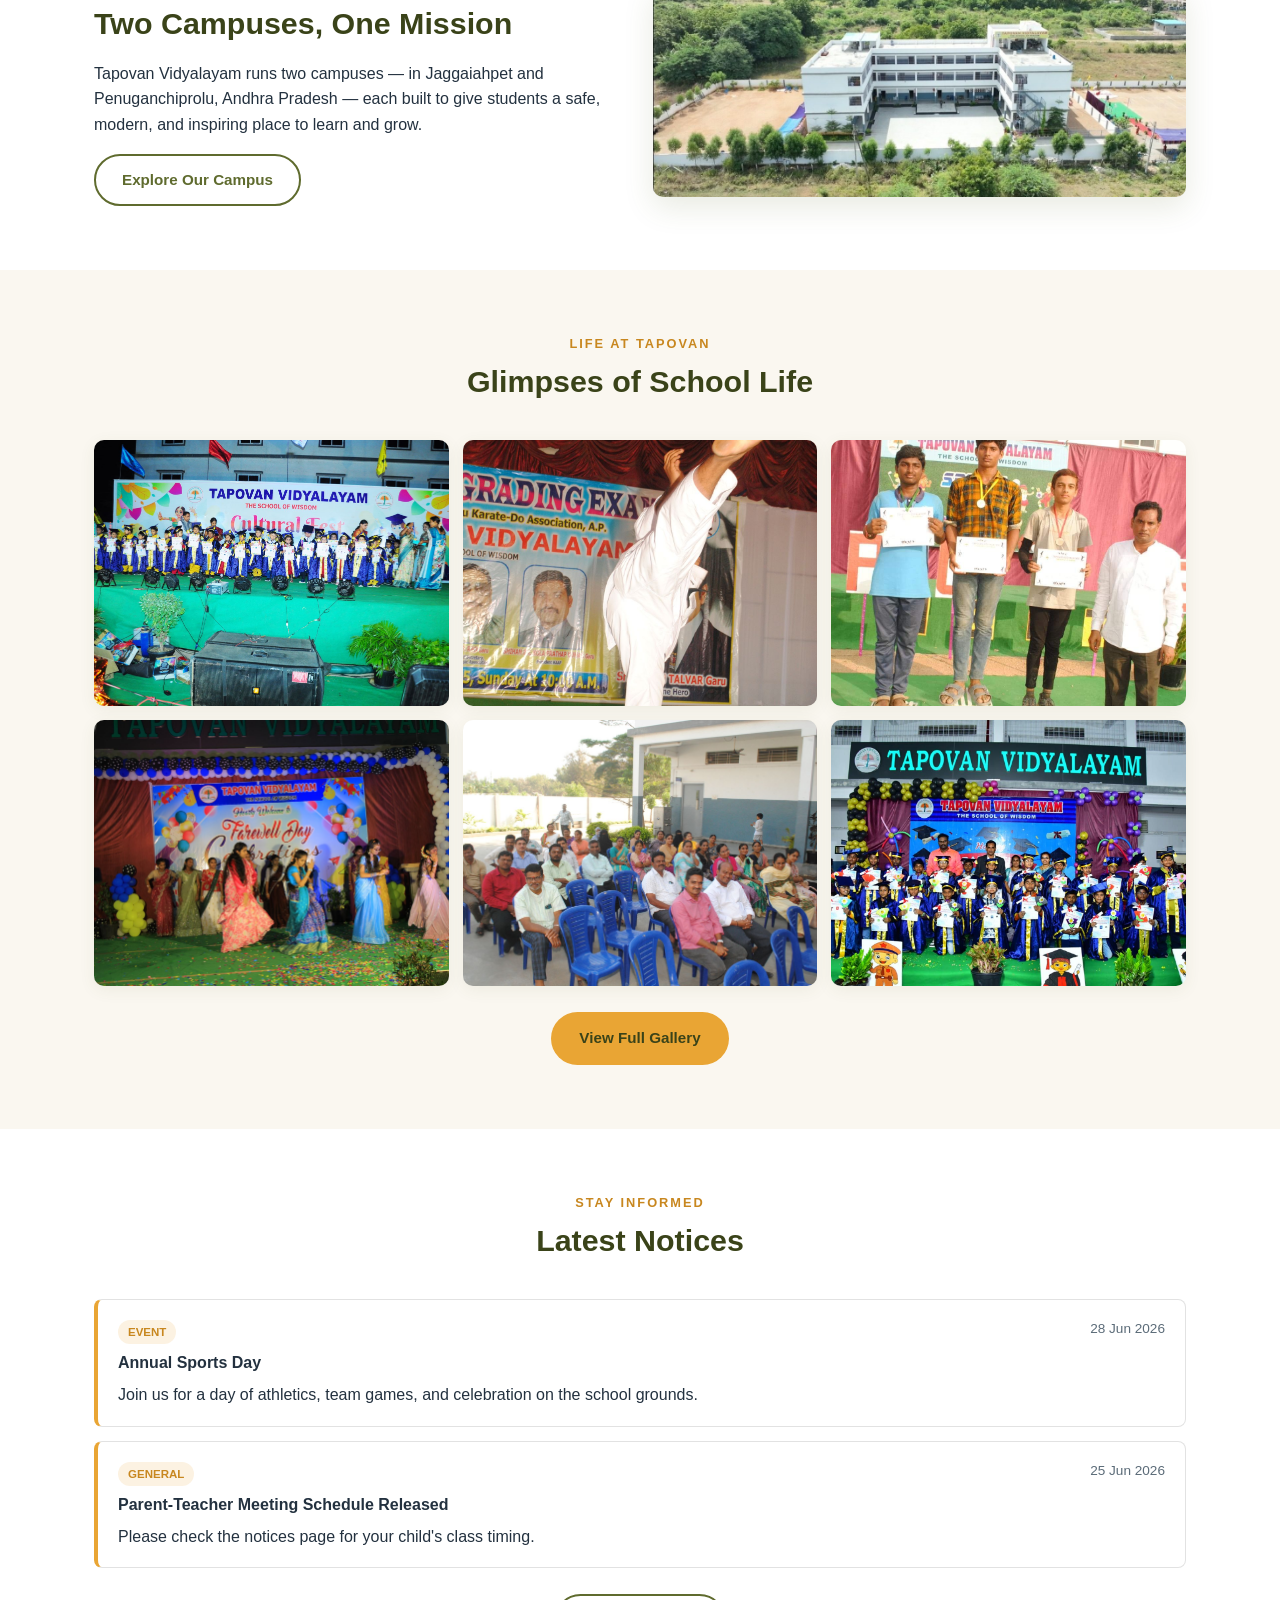
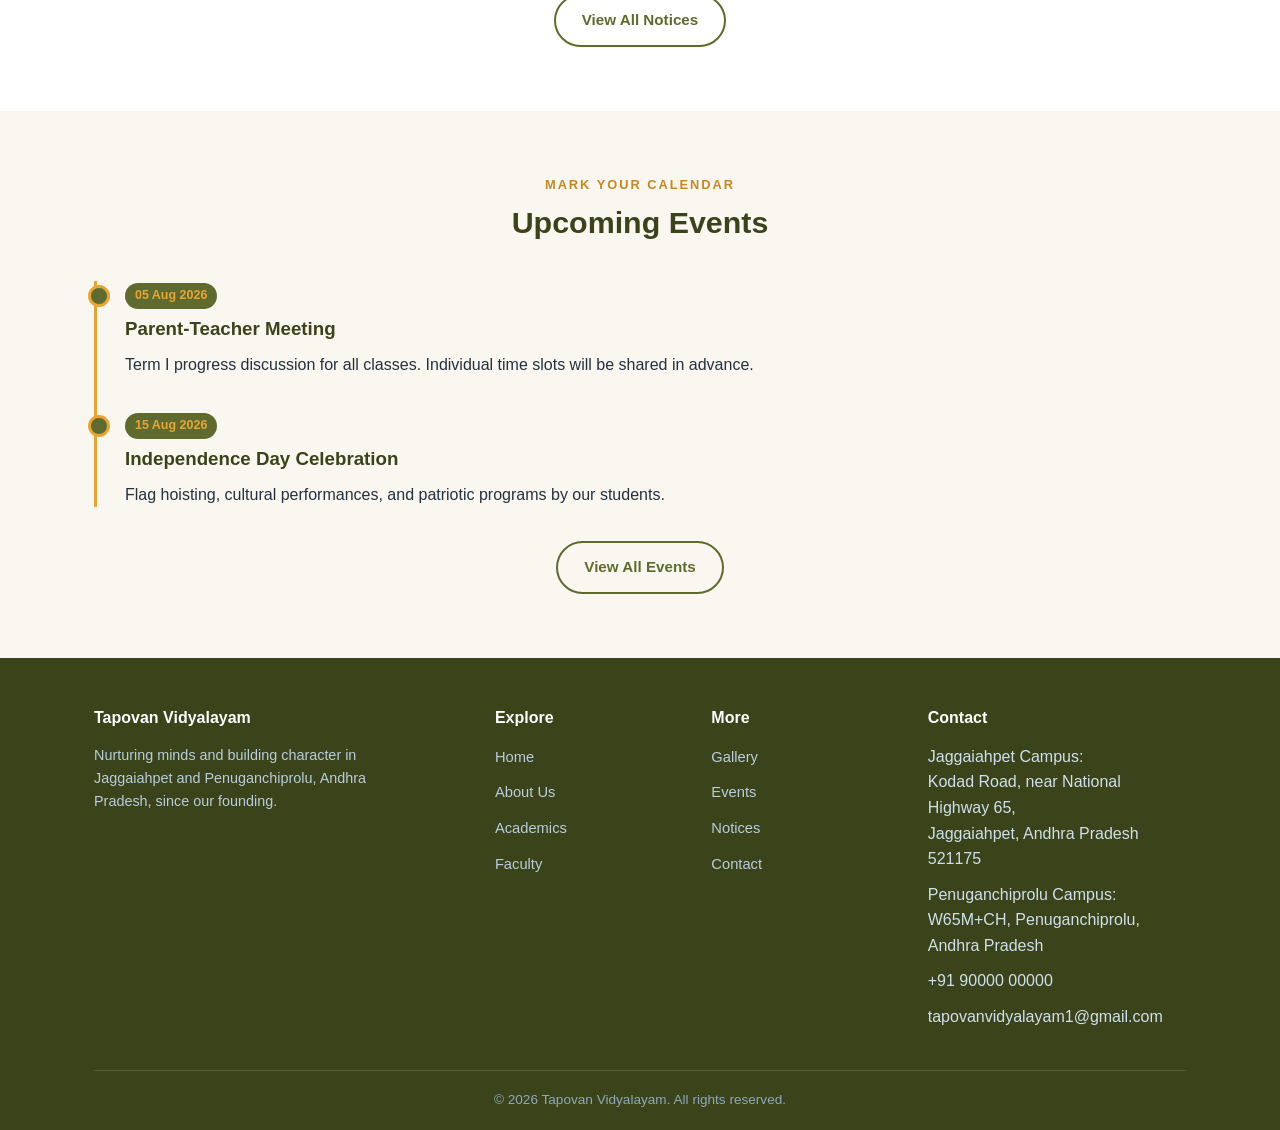
==== commit 695aa282: "Add Campus, Gallery preview, and Upcoming Events sections to the home page Home page previously show" ====
--- a/index.html
+++ b/index.html
@@ -113,7 +113,41 @@
   </div>
 </section>
 
+<section class="alt">
+  <div class="container grid grid-2" style="align-items:center;">
+    <div>
+      <div class="section-head" style="text-align:left; margin:0;">
+        <div class="eyebrow">Our Campuses</div>
+        <h2>Two Campuses, One Mission</h2>
+      </div>
+      <p>Tapovan Vidyalayam runs two campuses &mdash; in Jaggaiahpet and Penuganchiprolu, Andhra Pradesh &mdash; each built to give students a safe, modern, and inspiring place to learn and grow.</p>
+      <a href="about.html" class="btn btn-outline-navy">Explore Our Campus</a>
+    </div>
+    <img src="images/about/campus-building.jpg" alt="Aerial view of the Tapovan Vidyalayam campus building" class="campus-photo" style="margin-bottom:0;">
+  </div>
+</section>
+
 <section>
+  <div class="container">
+    <div class="section-head">
+      <div class="eyebrow">Life at Tapovan</div>
+      <h2>Glimpses of School Life</h2>
+    </div>
+    <div class="grid grid-3 photo-grid">
+      <a class="photo-item" href="gallery.html"><img src="images/gallery/cultural-fest-graduation-2024/2.jpg" alt="Cultural Fest & Graduation Day" loading="lazy"></a>
+      <a class="photo-item" href="gallery.html"><img src="images/gallery/karate/6.jpg" alt="Karate Grand Belt Grading" loading="lazy"></a>
+      <a class="photo-item" href="gallery.html"><img src="images/gallery/sports-meet/7.jpg" alt="Sports Meet" loading="lazy"></a>
+      <a class="photo-item" href="gallery.html"><img src="images/gallery/farewell-day/3.jpg" alt="Farewell Day" loading="lazy"></a>
+      <a class="photo-item" href="gallery.html"><img src="images/gallery/vasantha-panchami/6.jpg" alt="Vasantha Panchami Celebration" loading="lazy"></a>
+      <a class="photo-item" href="gallery.html"><img src="images/gallery/graduation-day/4.jpg" alt="Graduation Day" loading="lazy"></a>
+    </div>
+    <div style="text-align:center; margin-top:26px;">
+      <a href="gallery.html" class="btn btn-primary">View Full Gallery</a>
+    </div>
+  </div>
+</section>
+
+<section class="alt">
   <div class="container">
     <div class="section-head">
       <div class="eyebrow">Stay Informed</div>
@@ -143,6 +177,30 @@
   </div>
 </section>
 
+<section>
+  <div class="container">
+    <div class="section-head">
+      <div class="eyebrow">Mark Your Calendar</div>
+      <h2>Upcoming Events</h2>
+    </div>
+    <div class="timeline" id="events-home-list" style="opacity:0; transition: opacity 0.3s ease;">
+      <div class="timeline-item">
+        <span class="date">05 Aug 2026</span>
+        <h3>Parent-Teacher Meeting</h3>
+        <p>Term I progress discussion for all classes. Individual time slots will be shared in advance.</p>
+      </div>
+      <div class="timeline-item">
+        <span class="date">15 Aug 2026</span>
+        <h3>Independence Day Celebration</h3>
+        <p>Flag hoisting, cultural performances, and patriotic programs by our students.</p>
+      </div>
+    </div>
+    <div style="text-align:center; margin-top:26px;">
+      <a href="events.html" class="btn btn-outline-navy">View All Events</a>
+    </div>
+  </div>
+</section>
+
 <footer class="site-footer">
   <div class="container">
     <div class="footer-grid">
@@ -184,13 +242,13 @@
   </div>
 </footer>
 
-<noscript><style>#notices-list, #notices-home-list, #events-upcoming, #events-recent, #calendar-body { opacity: 1 !important; }</style></noscript>
+<noscript><style>#notices-list, #notices-home-list, #events-upcoming, #events-recent, #events-home-list, #calendar-body { opacity: 1 !important; }</style></noscript>
 <script>
   // Safety net: if js/content.js fails to load or errors out for any
   // reason, make sure the sections it's responsible for don't stay
   // invisible forever.
   setTimeout(function () {
-    ["notices-list", "notices-home-list", "events-upcoming", "events-recent", "calendar-body"].forEach(function (id) {
+    ["notices-list", "notices-home-list", "events-upcoming", "events-recent", "events-home-list", "calendar-body"].forEach(function (id) {
       var el = document.getElementById(id);
       if (el && el.style.opacity === "0") el.style.opacity = "1";
     });
